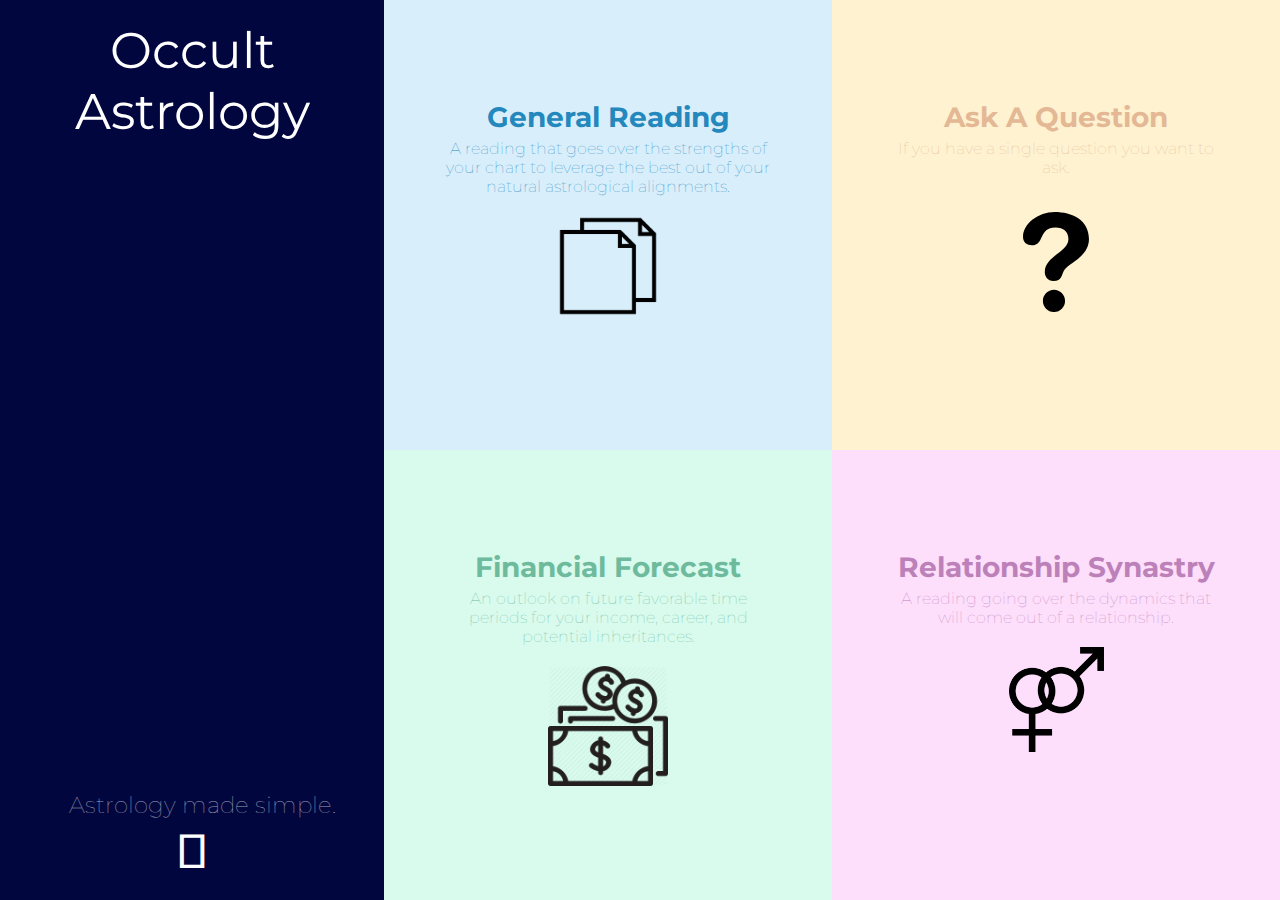
==== index.html @ f309e5b9 "first upload" ====
<!DOCTYPE html>
<html>
  <meta charset=utf-8>
  <meta name="viewport" content="width=device-width, initial-scale=1.0">
  <head>
    <link href="https://fonts.googleapis.com/css?family=Montserrat" rel="stylesheet">
    <link rel="stylesheet" href="./CSS/style.css">
    <title>Astrology</title>
  </head>

<body>
  <main>

      <header>
        <div id="Title">Occult Astrology</div>
      </header>
<!--
      <div>
        <h3 id="about"><a href="#">About</a></h3>
        <h3 id="articles"><a href="#">Articles</a></h3>
        <h1 id="services"><a href="#">Services</a></h1>
      </div> -->

      <div>
        <h4 id="tag">Astrology made simple.</h4>
        <h1 class="horus">&#x13080;</h1>
      </div>

  </main>

  <aside>
    <div>

    <div id="box1" class="box">

            <form action="https://www.paypal.com/cgi-bin/webscr" method="post" target="_top">
              <input type="hidden" name="cmd" value="_s-xclick">
              <input type="hidden" name="hosted_button_id" value="TBWCA93L7NV2W">
              <input type="submit" border="0" name="submit" alt="PayPal - The safer, easier way to pay online!">
            </form>


            <h1>General Reading</h1>
            <p>A reading that goes over the strengths of your chart to leverage the best out of your natural astrological alignments.</p>
            <div id="papers"></div>

            <ul>
              <li>Personally written pages going over your chart and any specific questions you may have.</li>
              <li>Emphasis on career, relationships, your life's purpose.</li>
              <li>Potential remedial measures to fix negatively afflicted planets.</li>
            </ul>

    </div>

    <div id="box2" class="box">

      <form action="https://www.paypal.com/cgi-bin/webscr" method="post" target="_top">
        <input type="hidden" name="cmd" value="_s-xclick">
        <input type="hidden" name="hosted_button_id" value="ZWRJMYC6HQWWW">
        <input type="submit" border="0" name="submit" alt="PayPal - The safer, easier way to pay online!">
      </form>

      <h1>Financial Forecast</h1>
      <p>An outlook on future favorable time periods for your income, career, and potential inheritances.</p>
      <div id="money"></div>

    </div>


  </div>


  <div>

    <div id="box3" class="box">

      <form action="https://www.paypal.com/cgi-bin/webscr" method="post" target="_top">
        <input type="hidden" name="cmd" value="_s-xclick">
        <input type="hidden" name="hosted_button_id" value="DYTZR4ACHZ5YA">
        <input type="submit" border="0" name="submit" alt="PayPal - The safer, easier way to pay online!">
      </form>

    <h1>Ask A Question</h1>
    <p>If you have a single question you want to ask.</p>
    <div id="question"></div>



    </div>

    <div id="box4" class="box">

      <form action="https://www.paypal.com/cgi-bin/webscr" method="post" target="_top">
        <input type="hidden" name="cmd" value="_s-xclick">
        <input type="hidden" name="hosted_button_id" value="D92E4Z9PA4N7E">
        <input type="submit" border="0" name="submit" alt="PayPal - The safer, easier way to pay online!">
      </form>

      <h1>Relationship Synastry</h1>
      <p>A reading going over the dynamics that will come out of a relationship.</p>
      <div id="love"></div>
      <ul>
        <li>Your individual capacity for a relationship</li>
        <li>Western Synastry</li>
        <li>Vedic Synastry</li>
      </ul>
    </div>

  </div>
  </aside>

<script src="./JS/main.js"></script>
</body>
</html>
---- CSS/style.css ----
* {
  box-sizing: border-box;
  margin: 0;
  padding: 0;
}

body, html {
  font-family: Montserrat;
  font-size: 24px;
  height: 100%;
  width: 100%;
  display: flex;
}

#Title {
  font-size: 50px;
}

#tag {
  color: white;
  opacity: 0.6;
  font-size: 23px;
  font-weight: 100;
  padding-bottom: 0;
  padding-left: 20px;
  margin-bottom: 3px;
}

.horus {
  font-weight: 100;
}

main {
  text-align: center;
  background-color: #01063F;
  color: white;
  padding-top: 20px;
  padding-bottom: 20px;
  width: 30%;
  height: 100%;
  display: flex;
  flex-direction: column;
  justify-content: space-between;
}

.box {
  height: 50%;
  width: 100%;
  position: relative;
}

.box h1 {
  font-size: 28px;
  text-align: center;
  padding-top: 100px;
}

.box p {
  font-size: 16px;
  width: 75%;
  margin: 0 auto;
  text-align: center;
  padding: 5px 0 20px;
}

.box ul {
  font-size: 14px;
  padding-top: 30px;
  padding-left: 20px;
  width: 85%;
  margin: 0 auto;
  display: none;
}

.box ul li {
  padding: 3px 0;
}


#question{
  background-image: url('./images/questionmark.svg');
  background-size: contain;
  background-repeat: no-repeat;
  background-position: center;
  height: 100px;
  width: 100%;
  margin-top: 15px;
}

#money {
  background-image: url('./images/Cash-512.png');
  background-size: contain;
  background-repeat: no-repeat;
  background-position: center;
  height: 120px;
  width: 100%;
}

#papers {
  background-image: url('./images/Papers.png');
  background-size: contain;
  background-repeat: no-repeat;
  background-position: center;
  height: 100px;
  width: 100%;
}

#love {
  background-image: url('./images/venus-M.png');
  background-size: contain;
  background-repeat: no-repeat;
  background-position: center;
  height: 105px;
  margin-bottom: 10px;
}

#box1{
  background: #D8EEFB;
  color: #2488BD;
}
#box2{
  background-color: #D8FBED;
  color: #6EBA9D;
}
#box3{
  background-color: #FFF2D0;
  color: #E4B895;
}
#box4{
  background: #FDDEFB;
  color: #BC81B9;
}

aside {
  display: flex;
  width: 70%;
}

aside div {
  font-weight: 100;
  width: 100%;
}

input[type='submit'] {
  width: 100%;
  height: 100%;
  background: transparent;
  color: transparent;
  border: none;
  outline: none;
  cursor: pointer;
}

.box form {
  cursor: pointer;
  position: absolute;
  height: 100%;
  width: 100%;
}


#info {
  width: 300px;
  height: 150px;
}

.flex {
  display: flex;
}


@media screen and (max-width: 1150px){

  body{
    display: flex;
    flex-direction: column;
  }

  .box h1 {
    padding-top: 80px;
  }

  .box ul {
    display: none;
  }

  main {
    width: 100%;
    height: 210px;
  }
  aside {
    width: 100%;
    height: 100%;
  }

}

@media screen and (max-width: 800px){
  aside {
      display: flex;
      flex-direction: column;
  }

  .box {
      display: flex;
      flex-direction: column;
      justify-content: center;
      height: 400px;
  }

  .box h1 {
    padding-top: 30px;
  }

}

@media screen and (max-width: 480px){

  main {
    width: 100%;
    height: 350px;
  }

  .box h1 {
    padding-top: 20px;
  }

}
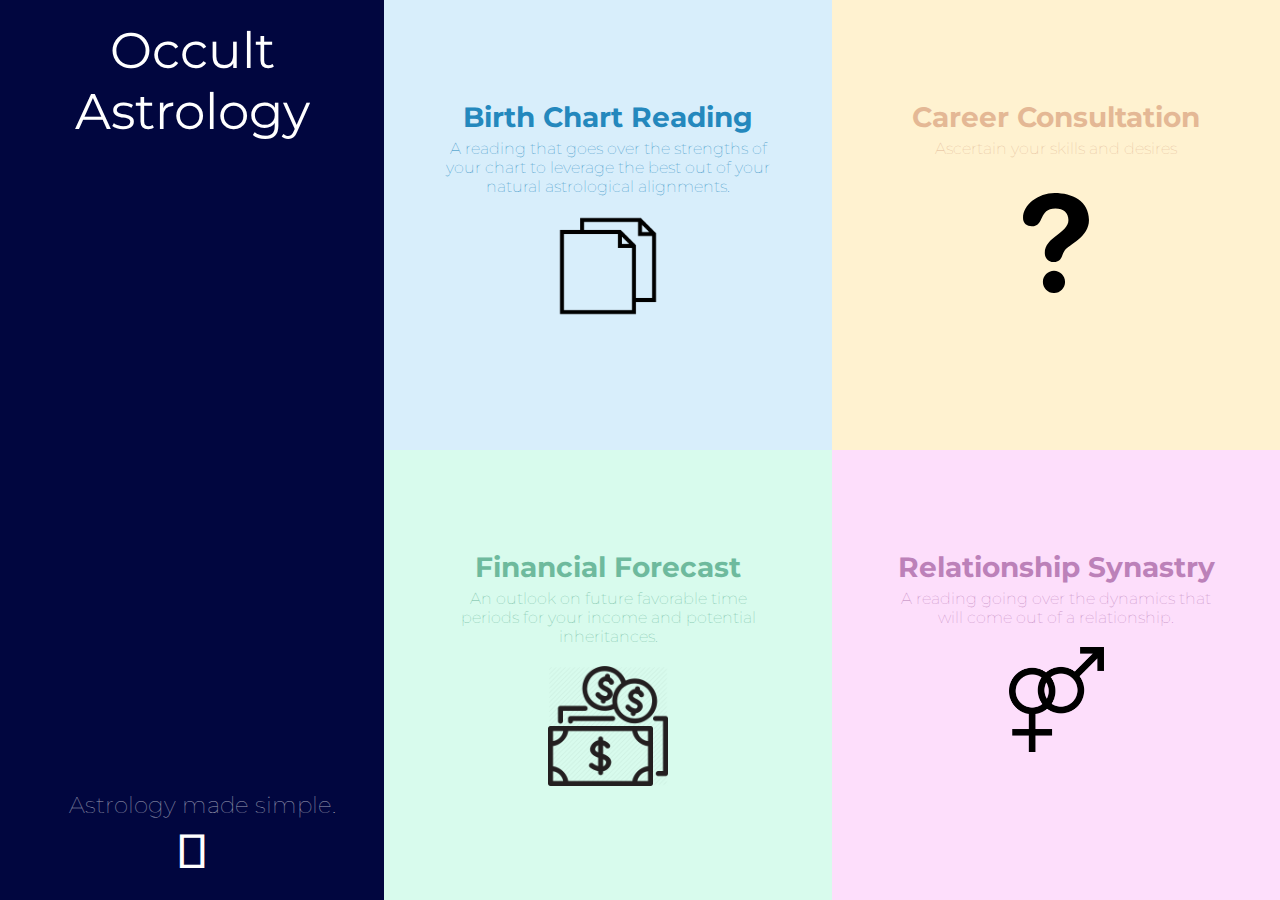
==== commit bea8692a: "Add files" ====
--- a/index.html
+++ b/index.html
@@ -39,12 +39,13 @@
               <input type="submit" border="0" name="submit" alt="PayPal - The safer, easier way to pay online!">
             </form>
 
+            <div class="text">
+              <h1>Birth Chart Reading</h1>
+              <p>A reading that goes over the strengths of your chart to leverage the best out of your natural astrological alignments.</p>
+              <div id="papers"></div>
+            </div>
 
-            <h1>General Reading</h1>
-            <p>A reading that goes over the strengths of your chart to leverage the best out of your natural astrological alignments.</p>
-            <div id="papers"></div>
-
-            <ul>
+            <ul class="hidden">
               <li>Personally written pages going over your chart and any specific questions you may have.</li>
               <li>Emphasis on career, relationships, your life's purpose.</li>
               <li>Potential remedial measures to fix negatively afflicted planets.</li>
@@ -59,11 +60,16 @@
         <input type="hidden" name="hosted_button_id" value="ZWRJMYC6HQWWW">
         <input type="submit" border="0" name="submit" alt="PayPal - The safer, easier way to pay online!">
       </form>
-
-      <h1>Financial Forecast</h1>
-      <p>An outlook on future favorable time periods for your income, career, and potential inheritances.</p>
-      <div id="money"></div>
-
+      <div class="text">
+        <h1>Financial Forecast</h1>
+        <p>An outlook on future favorable time periods for your income and potential inheritances.</p>
+        <div id="money"></div>
+      </div>
+      <ul class="hidden">
+        <li>Favorable transits that show good financial periods</li>
+        <li>D4 Chart Analysis</li>
+        <li>D16 Chart Analysis</li>
+      </ul>
     </div>
 
 
@@ -80,10 +86,16 @@
         <input type="submit" border="0" name="submit" alt="PayPal - The safer, easier way to pay online!">
       </form>
 
-    <h1>Ask A Question</h1>
-    <p>If you have a single question you want to ask.</p>
-    <div id="question"></div>
+      <div class="text">
+        <h1>Career Consultation</h1>
+        <p>Ascertain your skills and desires</p>
+        <div id="question"></div>
+      </div>
 
+    <ul class="hidden">
+      <li>Highlight natural abilities, </br> abilites that can be learned through study, </br> and those that can be learned through practice</li>
+      <li>Business or Service</li>
+    </ul>
 
 
     </div>
@@ -96,10 +108,13 @@
         <input type="submit" border="0" name="submit" alt="PayPal - The safer, easier way to pay online!">
       </form>
 
-      <h1>Relationship Synastry</h1>
-      <p>A reading going over the dynamics that will come out of a relationship.</p>
-      <div id="love"></div>
-      <ul>
+      <div class="text">
+        <h1>Relationship Synastry</h1>
+        <p>A reading going over the dynamics that will come out of a relationship.</p>
+        <div id="love"></div>
+      </div>
+
+      <ul class="hidden">
         <li>Your individual capacity for a relationship</li>
         <li>Western Synastry</li>
         <li>Vedic Synastry</li>
@@ -109,6 +124,7 @@
   </div>
   </aside>
 
-<script src="./JS/main.js"></script>
+  <script src="https://ajax.googleapis.com/ajax/libs/jquery/3.3.1/jquery.min.js"></script>
+  <script src="./JS/main.js"></script>
 </body>
 </html>
--- a/CSS/style.css
+++ b/CSS/style.css
@@ -26,6 +26,7 @@
   margin-bottom: 3px;
 }
 
+
 .horus {
   font-weight: 100;
 }
@@ -43,6 +44,8 @@
   justify-content: space-between;
 }
 
+
+
 .box {
   height: 50%;
   width: 100%;
@@ -64,18 +67,21 @@
 }
 
 .box ul {
-  font-size: 14px;
-  padding-top: 30px;
-  padding-left: 20px;
+  font-size: 18px;
   width: 85%;
   margin: 0 auto;
-  display: none;
+  padding-top: 150px;
 }
 
 .box ul li {
   padding: 3px 0;
 }
 
+
+
+.hidden {
+  display: none;
+}
 
 #question{
   background-image: url('./images/questionmark.svg');
@@ -175,13 +181,18 @@
     display: flex;
     flex-direction: column;
   }
-
+  .box {
+    display: flex;
+  }
   .box h1 {
     padding-top: 80px;
   }
 
   .box ul {
-    display: none;
+    padding-top: 0;
+    align-items: center;
+    align-self: center;
+    align-content: center;
   }
 
   main {
